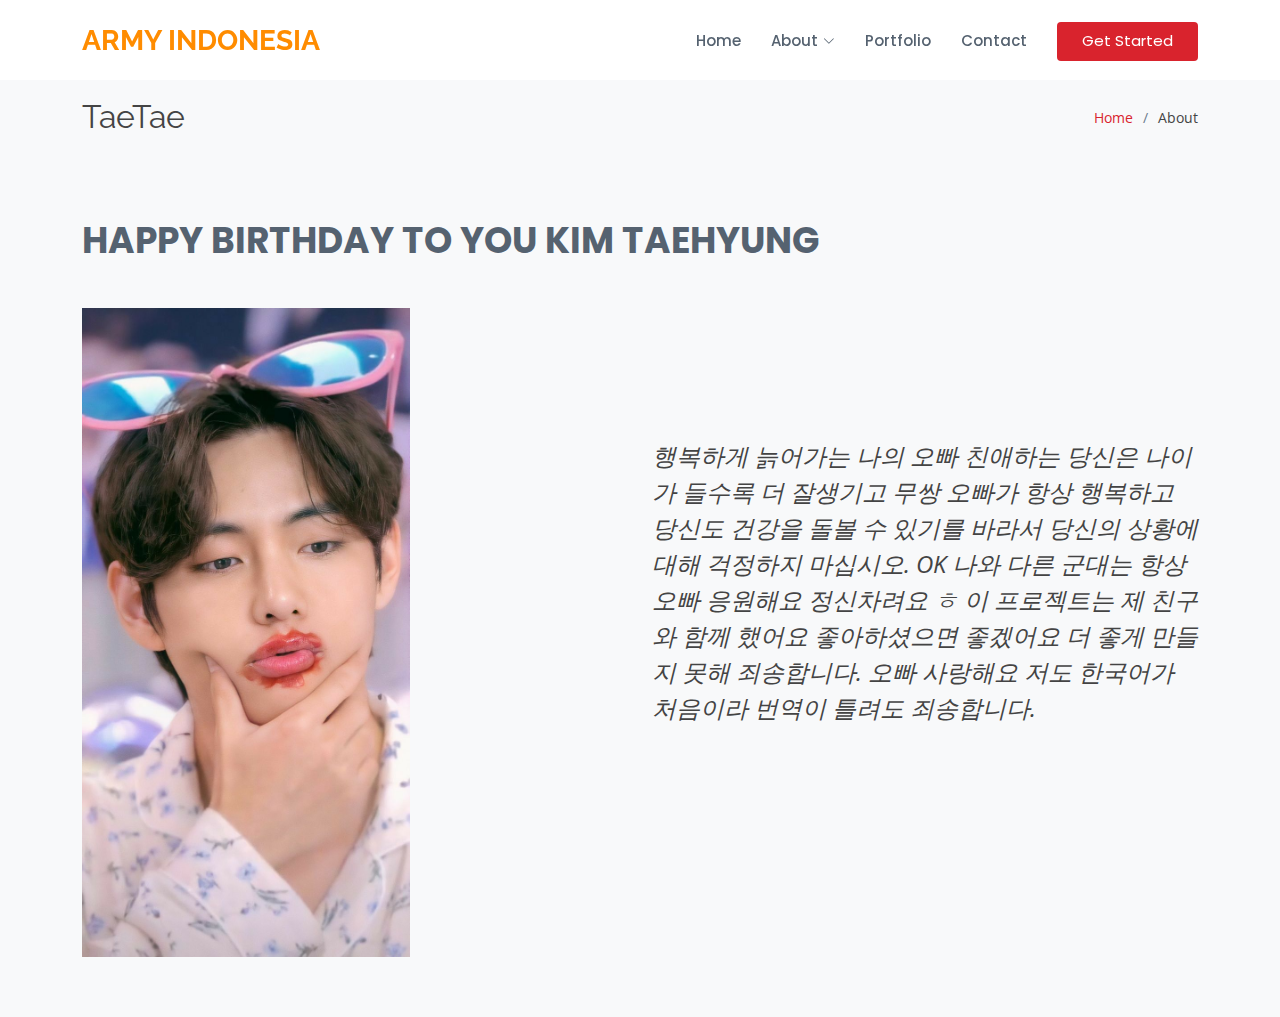
==== about.html @ 1bda2a0d "happy day" ====
<!DOCTYPE html>
<html lang="en">

<head>
  <meta charset="utf-8">
  <meta content="width=device-width, initial-scale=1.0" name="viewport">

  <title>SALSABILA</title>
  <meta content="" name="description">
  <meta content="" name="keywords">

  <!-- Favicons -->
  <link href="assets/img/favicon.jpg" rel="icon">
  <link href="assets/img/apple-touch-icon.jpg" rel="apple-touch-icon">

  <!-- Google Fonts -->
  <link href="https://fonts.googleapis.com/css?family=Open+Sans:300,300i,400,400i,600,600i,700,700i|Raleway:300,300i,400,400i,500,500i,600,600i,700,700i|Poppins:300,300i,400,400i,500,500i,600,600i,700,700i" rel="stylesheet">

  <!-- Vendor CSS Files -->
  <link href="assets/vendor/animate.css/animate.min.css" rel="stylesheet">
  <link href="assets/vendor/bootstrap/css/bootstrap.min.css" rel="stylesheet">
  <link href="assets/vendor/bootstrap-icons/bootstrap-icons.css" rel="stylesheet">
  <link href="assets/vendor/boxicons/css/boxicons.min.css" rel="stylesheet">
  <link href="assets/vendor/glightbox/css/glightbox.min.css" rel="stylesheet">
  <link href="assets/vendor/remixicon/remixicon.css" rel="stylesheet">
  <link href="assets/vendor/swiper/swiper-bundle.min.css" rel="stylesheet">

  <!-- Template Main CSS File -->
  <link href="assets/css/style.css" rel="stylesheet">

</head>

<body>

  <!-- ======= Header ======= -->
  <header id="header" class="fixed-top d-flex align-items-center">
    <div class="container d-flex align-items-center">

      <h1 class="logo me-auto"><a href="index.html"><font color="#FF8C00">ARMY INDONESIA</font><br><a href="index.html"></a></h1>
      <!-- Uncomment below if you prefer to use an image logo -->
      <!-- <a href="index.html" class="logo me-auto"><img src="assets/img/logo.png" alt="" class="img-fluid"></a>-->

      <nav id="navbar" class="navbar">
        <ul>
          <li><a href="index.html">Home</a></li>

          <li class="dropdown"><a href="#"><span>About</span> <i class="bi bi-chevron-down"></i></a>
            <ul>
              <li><a href="about.html" class="active">About</a></li>
              <li><a href="team.html">Team</a></li>
              </li>
            </ul>
          </li>
          <li><a href="portfolio.html">Portfolio</a></li>
          <li><a href="contact.html">Contact</a></li>
          <li><a href="index.html" class="getstarted">Get Started</a></li>
        </ul>
        <i class="bi bi-list mobile-nav-toggle"></i>
      </nav><!-- .navbar -->

    </div>
  </header><!-- End Header -->

  <main id="main">

    <!-- ======= Breadcrumbs ======= -->
    <section id="breadcrumbs" class="breadcrumbs">
      <div class="container">

        <div class="d-flex justify-content-between align-items-center">
          <h2><b>TaeTae</b></h2>
          <ol>
            <li><a href="index.html">Home</a></li>
            <li>About</li>
          </ol>
        </div>

      </div>
    </section><!-- End Breadcrumbs -->

    <!-- ======= About Section ======= -->
    <section id="about" class="about section-bg">
      <div class="container" data-aos="fade-up">

        <div class="section-title">
          <p>HAPPY BIRTHDAY TO YOU KIM TAEHYUNG</p>
        </div>

        <div class="row">
          <div class="col-lg-6" data-aos="fade-right" data-aos-delay="100">
            <img src="assets/img/Taehyung5.jpg" class="img-fluid" alt="" style="max-width: 60%;">
          </div>
          <div class="col-lg-6 pt-4 pt-lg-0 content d-flex flex-column justify-content-center" data-aos="fade-up" data-aos-delay="100">
            <p class="fst-italic">
              <font size="5">행복하게 늙어가는 나의 오빠 친애하는 당신은 나이가 들수록 더 잘생기고 무쌍 오빠가 항상 행복하고 당신도 건강을 돌볼 수 있기를 바라서 당신의 상황에 대해 걱정하지 마십시오. OK 나와 다른 군대는 항상 오빠 응원해요 정신차려요 ㅎ 이 프로젝트는 제 친구와 함께 했어요 좋아하셨으면 좋겠어요 더 좋게 만들지 못해 죄송합니다.
              오빠 사랑해요 저도 한국어가 처음이라 번역이 틀려도 죄송합니다.</font><br>
            </p>
            <ul>
              <li>
          </div>
        </div>

      </div>
    </section>
    <!-- End About Section -->
  <a href="#" class="back-to-top d-flex align-items-center justify-content-center"><i class="bi bi-arrow-up-short"></i></a>

  <!-- Vendor JS Files -->
  <script src="assets/vendor/bootstrap/js/bootstrap.bundle.min.js"></script>
  <script src="assets/vendor/glightbox/js/glightbox.min.js"></script>
  <script src="assets/vendor/isotope-layout/isotope.pkgd.min.js"></script>
  <script src="assets/vendor/swiper/swiper-bundle.min.js"></script>
  <script src="assets/vendor/waypoints/noframework.waypoints.js"></script>
  <script src="assets/vendor/php-email-form/validate.js"></script>

  <!-- Template Main JS File -->
  <script src="assets/js/main.js"></script>

</body>

</html>
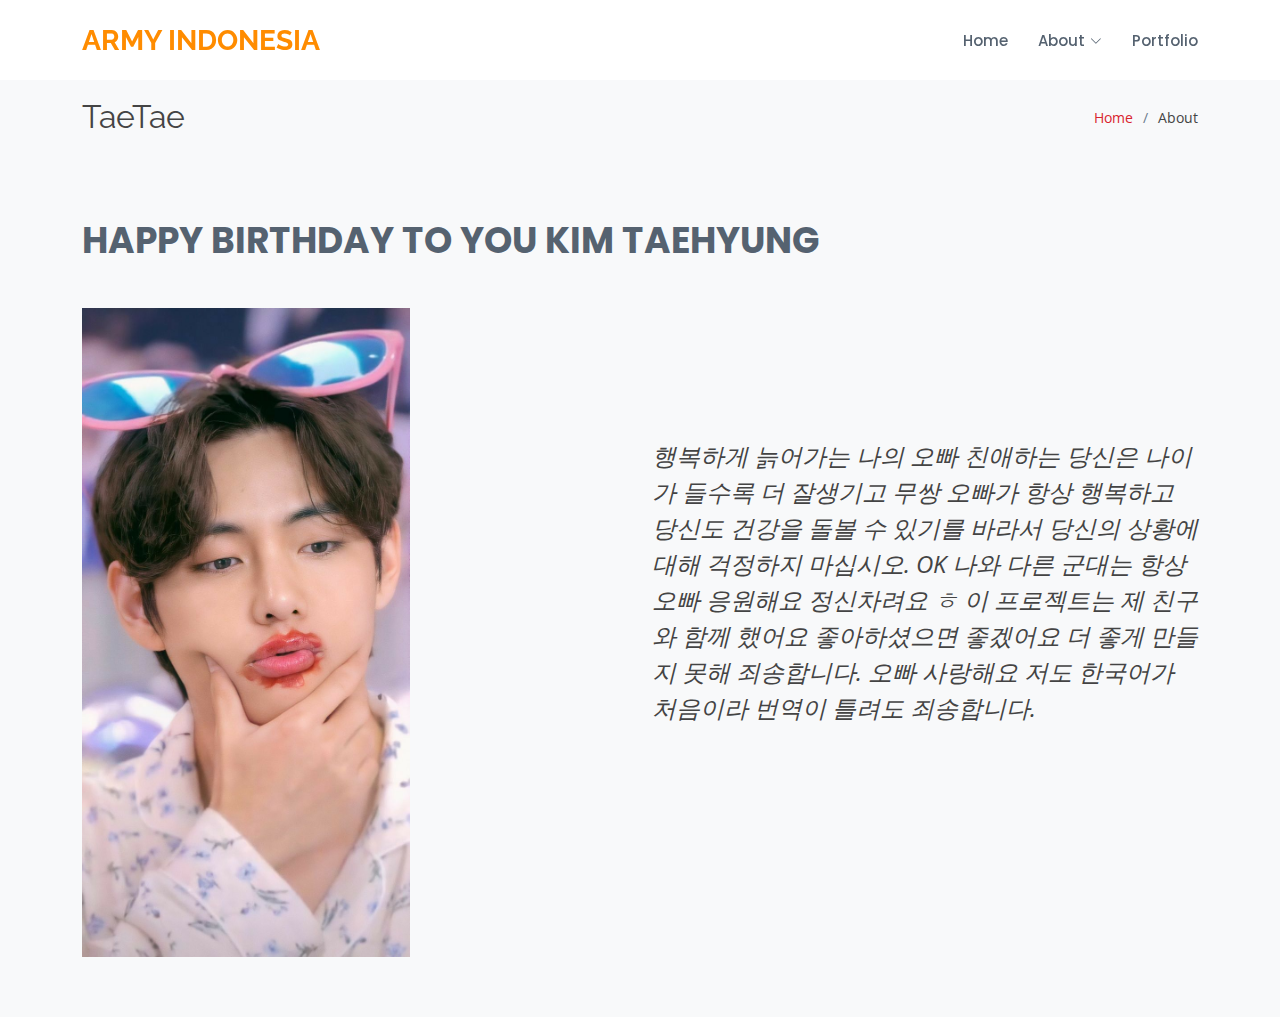
==== commit ef25dc87: "Add files via upload" ====
--- a/about.html
+++ b/about.html
@@ -1,121 +1,119 @@
-<!DOCTYPE html>
-<html lang="en">
-
-<head>
-  <meta charset="utf-8">
-  <meta content="width=device-width, initial-scale=1.0" name="viewport">
-
-  <title>SALSABILA</title>
-  <meta content="" name="description">
-  <meta content="" name="keywords">
-
-  <!-- Favicons -->
-  <link href="assets/img/favicon.jpg" rel="icon">
-  <link href="assets/img/apple-touch-icon.jpg" rel="apple-touch-icon">
-
-  <!-- Google Fonts -->
-  <link href="https://fonts.googleapis.com/css?family=Open+Sans:300,300i,400,400i,600,600i,700,700i|Raleway:300,300i,400,400i,500,500i,600,600i,700,700i|Poppins:300,300i,400,400i,500,500i,600,600i,700,700i" rel="stylesheet">
-
-  <!-- Vendor CSS Files -->
-  <link href="assets/vendor/animate.css/animate.min.css" rel="stylesheet">
-  <link href="assets/vendor/bootstrap/css/bootstrap.min.css" rel="stylesheet">
-  <link href="assets/vendor/bootstrap-icons/bootstrap-icons.css" rel="stylesheet">
-  <link href="assets/vendor/boxicons/css/boxicons.min.css" rel="stylesheet">
-  <link href="assets/vendor/glightbox/css/glightbox.min.css" rel="stylesheet">
-  <link href="assets/vendor/remixicon/remixicon.css" rel="stylesheet">
-  <link href="assets/vendor/swiper/swiper-bundle.min.css" rel="stylesheet">
-
-  <!-- Template Main CSS File -->
-  <link href="assets/css/style.css" rel="stylesheet">
-
-</head>
-
-<body>
-
-  <!-- ======= Header ======= -->
-  <header id="header" class="fixed-top d-flex align-items-center">
-    <div class="container d-flex align-items-center">
-
-      <h1 class="logo me-auto"><a href="index.html"><font color="#FF8C00">ARMY INDONESIA</font><br><a href="index.html"></a></h1>
-      <!-- Uncomment below if you prefer to use an image logo -->
-      <!-- <a href="index.html" class="logo me-auto"><img src="assets/img/logo.png" alt="" class="img-fluid"></a>-->
-
-      <nav id="navbar" class="navbar">
-        <ul>
-          <li><a href="index.html">Home</a></li>
-
-          <li class="dropdown"><a href="#"><span>About</span> <i class="bi bi-chevron-down"></i></a>
-            <ul>
-              <li><a href="about.html" class="active">About</a></li>
-              <li><a href="team.html">Team</a></li>
-              </li>
-            </ul>
-          </li>
-          <li><a href="portfolio.html">Portfolio</a></li>
-          <li><a href="contact.html">Contact</a></li>
-          <li><a href="index.html" class="getstarted">Get Started</a></li>
-        </ul>
-        <i class="bi bi-list mobile-nav-toggle"></i>
-      </nav><!-- .navbar -->
-
-    </div>
-  </header><!-- End Header -->
-
-  <main id="main">
-
-    <!-- ======= Breadcrumbs ======= -->
-    <section id="breadcrumbs" class="breadcrumbs">
-      <div class="container">
-
-        <div class="d-flex justify-content-between align-items-center">
-          <h2><b>TaeTae</b></h2>
-          <ol>
-            <li><a href="index.html">Home</a></li>
-            <li>About</li>
-          </ol>
-        </div>
-
-      </div>
-    </section><!-- End Breadcrumbs -->
-
-    <!-- ======= About Section ======= -->
-    <section id="about" class="about section-bg">
-      <div class="container" data-aos="fade-up">
-
-        <div class="section-title">
-          <p>HAPPY BIRTHDAY TO YOU KIM TAEHYUNG</p>
-        </div>
-
-        <div class="row">
-          <div class="col-lg-6" data-aos="fade-right" data-aos-delay="100">
-            <img src="assets/img/Taehyung5.jpg" class="img-fluid" alt="" style="max-width: 60%;">
-          </div>
-          <div class="col-lg-6 pt-4 pt-lg-0 content d-flex flex-column justify-content-center" data-aos="fade-up" data-aos-delay="100">
-            <p class="fst-italic">
-              <font size="5">행복하게 늙어가는 나의 오빠 친애하는 당신은 나이가 들수록 더 잘생기고 무쌍 오빠가 항상 행복하고 당신도 건강을 돌볼 수 있기를 바라서 당신의 상황에 대해 걱정하지 마십시오. OK 나와 다른 군대는 항상 오빠 응원해요 정신차려요 ㅎ 이 프로젝트는 제 친구와 함께 했어요 좋아하셨으면 좋겠어요 더 좋게 만들지 못해 죄송합니다.
-              오빠 사랑해요 저도 한국어가 처음이라 번역이 틀려도 죄송합니다.</font><br>
-            </p>
-            <ul>
-              <li>
-          </div>
-        </div>
-
-      </div>
-    </section>
-    <!-- End About Section -->
-  <a href="#" class="back-to-top d-flex align-items-center justify-content-center"><i class="bi bi-arrow-up-short"></i></a>
-
-  <!-- Vendor JS Files -->
-  <script src="assets/vendor/bootstrap/js/bootstrap.bundle.min.js"></script>
-  <script src="assets/vendor/glightbox/js/glightbox.min.js"></script>
-  <script src="assets/vendor/isotope-layout/isotope.pkgd.min.js"></script>
-  <script src="assets/vendor/swiper/swiper-bundle.min.js"></script>
-  <script src="assets/vendor/waypoints/noframework.waypoints.js"></script>
-  <script src="assets/vendor/php-email-form/validate.js"></script>
-
-  <!-- Template Main JS File -->
-  <script src="assets/js/main.js"></script>
-
-</body>
-
+<!DOCTYPE html>
+<html lang="en">
+
+<head>
+  <meta charset="utf-8">
+  <meta content="width=device-width, initial-scale=1.0" name="viewport">
+
+  <title>SALSABILA</title>
+  <meta content="" name="description">
+  <meta content="" name="keywords">
+
+  <!-- Favicons -->
+  <link href="assets/img/favicon.jpg" rel="icon">
+  <link href="assets/img/apple-touch-icon.jpg" rel="apple-touch-icon">
+
+  <!-- Google Fonts -->
+  <link href="https://fonts.googleapis.com/css?family=Open+Sans:300,300i,400,400i,600,600i,700,700i|Raleway:300,300i,400,400i,500,500i,600,600i,700,700i|Poppins:300,300i,400,400i,500,500i,600,600i,700,700i" rel="stylesheet">
+
+  <!-- Vendor CSS Files -->
+  <link href="assets/vendor/animate.css/animate.min.css" rel="stylesheet">
+  <link href="assets/vendor/bootstrap/css/bootstrap.min.css" rel="stylesheet">
+  <link href="assets/vendor/bootstrap-icons/bootstrap-icons.css" rel="stylesheet">
+  <link href="assets/vendor/boxicons/css/boxicons.min.css" rel="stylesheet">
+  <link href="assets/vendor/glightbox/css/glightbox.min.css" rel="stylesheet">
+  <link href="assets/vendor/remixicon/remixicon.css" rel="stylesheet">
+  <link href="assets/vendor/swiper/swiper-bundle.min.css" rel="stylesheet">
+
+  <!-- Template Main CSS File -->
+  <link href="assets/css/style.css" rel="stylesheet">
+
+</head>
+
+<body>
+
+  <!-- ======= Header ======= -->
+  <header id="header" class="fixed-top d-flex align-items-center">
+    <div class="container d-flex align-items-center">
+
+      <h1 class="logo me-auto"><a href="index.html"><font color="#FF8C00">ARMY INDONESIA</font><br><a href="index.html"></a></h1>
+      <!-- Uncomment below if you prefer to use an image logo -->
+      <!-- <a href="index.html" class="logo me-auto"><img src="assets/img/logo.png" alt="" class="img-fluid"></a>-->
+
+      <nav id="navbar" class="navbar">
+        <ul>
+          <li><a href="index.html">Home</a></li>
+
+          <li class="dropdown"><a href="#"><span>About</span> <i class="bi bi-chevron-down"></i></a>
+            <ul>
+              <li><a href="about.html" class="active">About</a></li>
+              <li><a href="team.html">Team</a></li>
+              </li>
+            </ul>
+          </li>
+          <li><a href="portfolio.html">Portfolio</a></li>
+        </ul>
+        <i class="bi bi-list mobile-nav-toggle"></i>
+      </nav><!-- .navbar -->
+
+    </div>
+  </header><!-- End Header -->
+
+  <main id="main">
+
+    <!-- ======= Breadcrumbs ======= -->
+    <section id="breadcrumbs" class="breadcrumbs">
+      <div class="container">
+
+        <div class="d-flex justify-content-between align-items-center">
+          <h2><b>TaeTae</b></h2>
+          <ol>
+            <li><a href="index.html">Home</a></li>
+            <li>About</li>
+          </ol>
+        </div>
+
+      </div>
+    </section><!-- End Breadcrumbs -->
+
+    <!-- ======= About Section ======= -->
+    <section id="about" class="about section-bg">
+      <div class="container" data-aos="fade-up">
+
+        <div class="section-title">
+          <p>HAPPY BIRTHDAY TO YOU KIM TAEHYUNG</p>
+        </div>
+
+        <div class="row">
+          <div class="col-lg-6" data-aos="fade-right" data-aos-delay="100">
+            <img src="assets/img/Taehyung5.jpg" class="img-fluid" alt="" style="max-width: 60%;">
+          </div>
+          <div class="col-lg-6 pt-4 pt-lg-0 content d-flex flex-column justify-content-center" data-aos="fade-up" data-aos-delay="100">
+            <p class="fst-italic">
+              <font size="5">행복하게 늙어가는 나의 오빠 친애하는 당신은 나이가 들수록 더 잘생기고 무쌍 오빠가 항상 행복하고 당신도 건강을 돌볼 수 있기를 바라서 당신의 상황에 대해 걱정하지 마십시오. OK 나와 다른 군대는 항상 오빠 응원해요 정신차려요 ㅎ 이 프로젝트는 제 친구와 함께 했어요 좋아하셨으면 좋겠어요 더 좋게 만들지 못해 죄송합니다.
+              오빠 사랑해요 저도 한국어가 처음이라 번역이 틀려도 죄송합니다.</font><br>
+            </p>
+            <ul>
+              <li>
+          </div>
+        </div>
+
+      </div>
+    </section>
+    <!-- End About Section -->
+  <a href="#" class="back-to-top d-flex align-items-center justify-content-center"><i class="bi bi-arrow-up-short"></i></a>
+
+  <!-- Vendor JS Files -->
+  <script src="assets/vendor/bootstrap/js/bootstrap.bundle.min.js"></script>
+  <script src="assets/vendor/glightbox/js/glightbox.min.js"></script>
+  <script src="assets/vendor/isotope-layout/isotope.pkgd.min.js"></script>
+  <script src="assets/vendor/swiper/swiper-bundle.min.js"></script>
+  <script src="assets/vendor/waypoints/noframework.waypoints.js"></script>
+  <script src="assets/vendor/php-email-form/validate.js"></script>
+
+  <!-- Template Main JS File -->
+  <script src="assets/js/main.js"></script>
+
+</body>
+
 </html>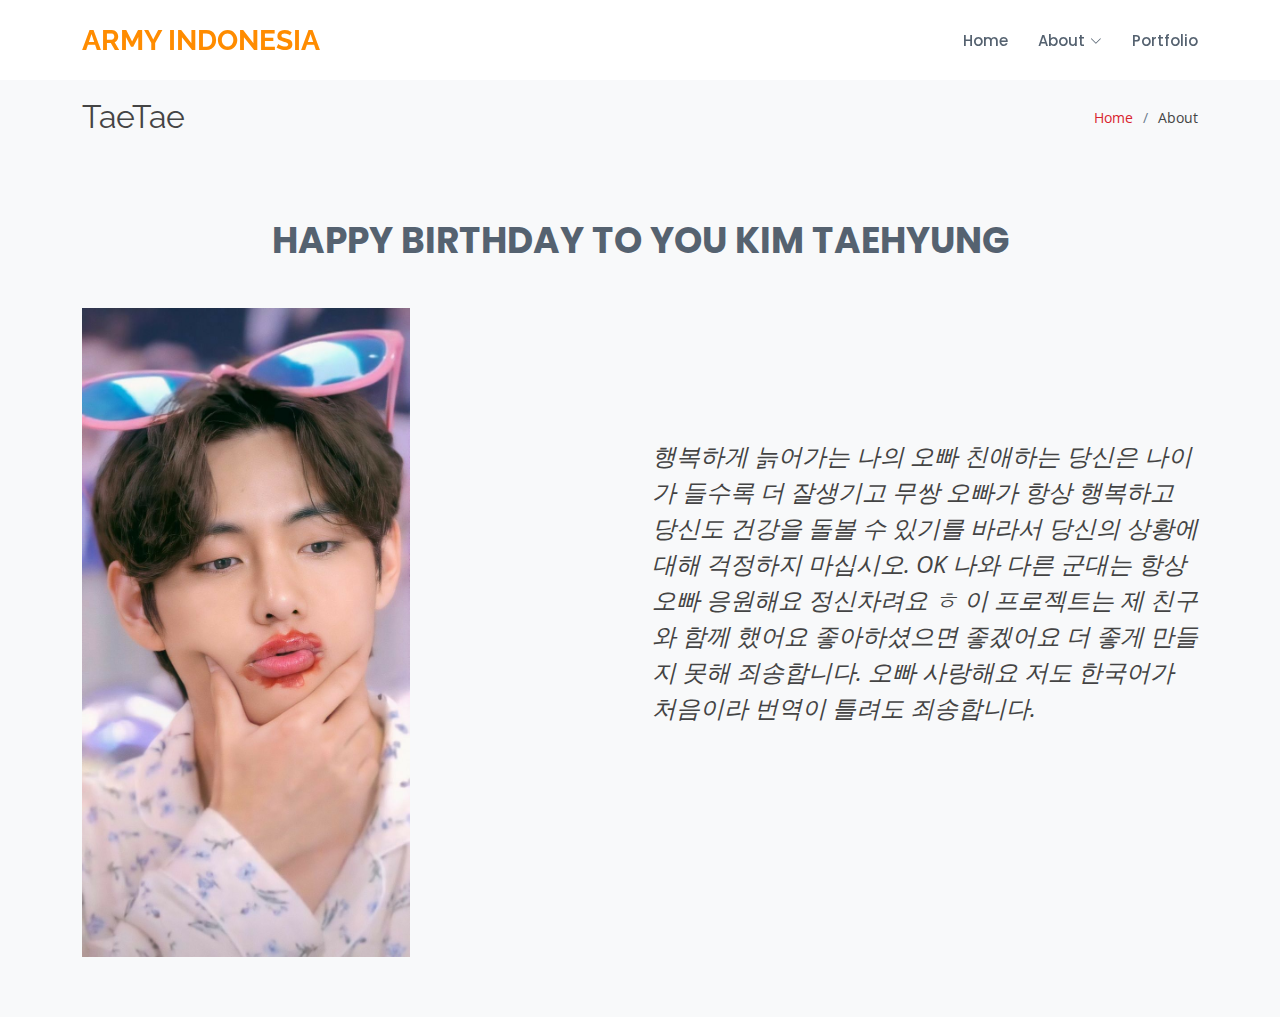
==== commit 5007ddc6: "Add files via upload" ====
--- a/about.html
+++ b/about.html
@@ -81,7 +81,7 @@
       <div class="container" data-aos="fade-up">
 
         <div class="section-title">
-          <p>HAPPY BIRTHDAY TO YOU KIM TAEHYUNG</p>
+          <p style="text-align: center;">HAPPY BIRTHDAY TO YOU KIM TAEHYUNG</p>
         </div>
 
         <div class="row">
